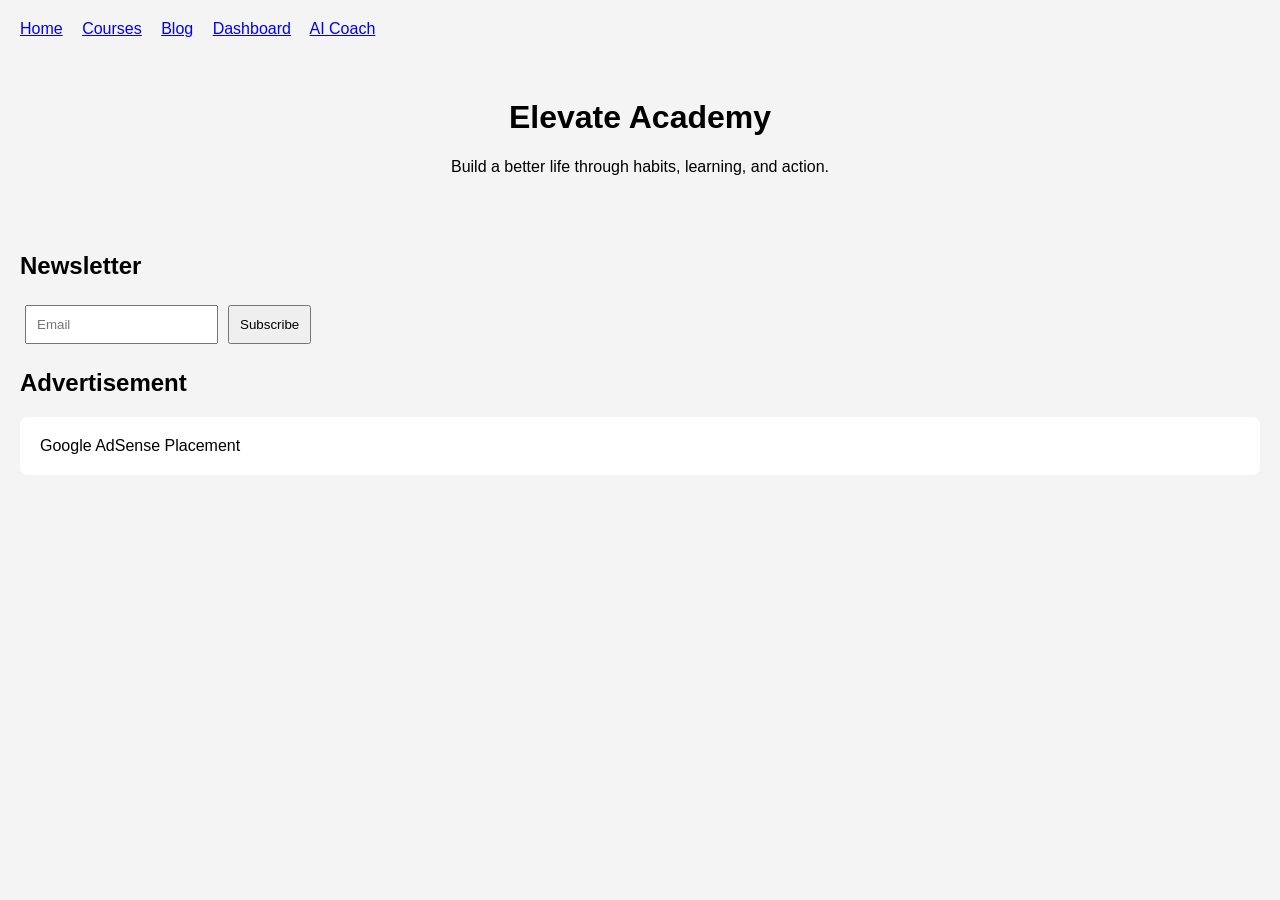
==== index.html @ c5cd6760 "Add files via upload" ====
<!DOCTYPE html><html><head><title>Elevate Academy</title><link rel='stylesheet' href='style.css'></head>
<body><nav><a href='index.html'>Home</a> <a href='courses.html'>Courses</a> <a href='blog.html'>Blog</a> <a href='dashboard.html'>Dashboard</a> <a href='ai-coach.html'>AI Coach</a></nav>
<header><h1>Elevate Academy</h1><p>Build a better life through habits, learning, and action.</p></header>
<section><h2>Newsletter</h2><input placeholder='Email'><button>Subscribe</button></section>
<section><h2>Advertisement</h2><div class='box'>Google AdSense Placement</div></section>
</body></html>
---- style.css ----
body{font-family:Arial,sans-serif;margin:20px;background:#f4f4f4}
nav a{margin-right:15px}
header{text-align:center;padding:40px}
.box{background:white;padding:20px;margin:10px 0;border-radius:8px}
input,textarea,button{padding:10px;margin:5px}
textarea{width:100%;height:120px}
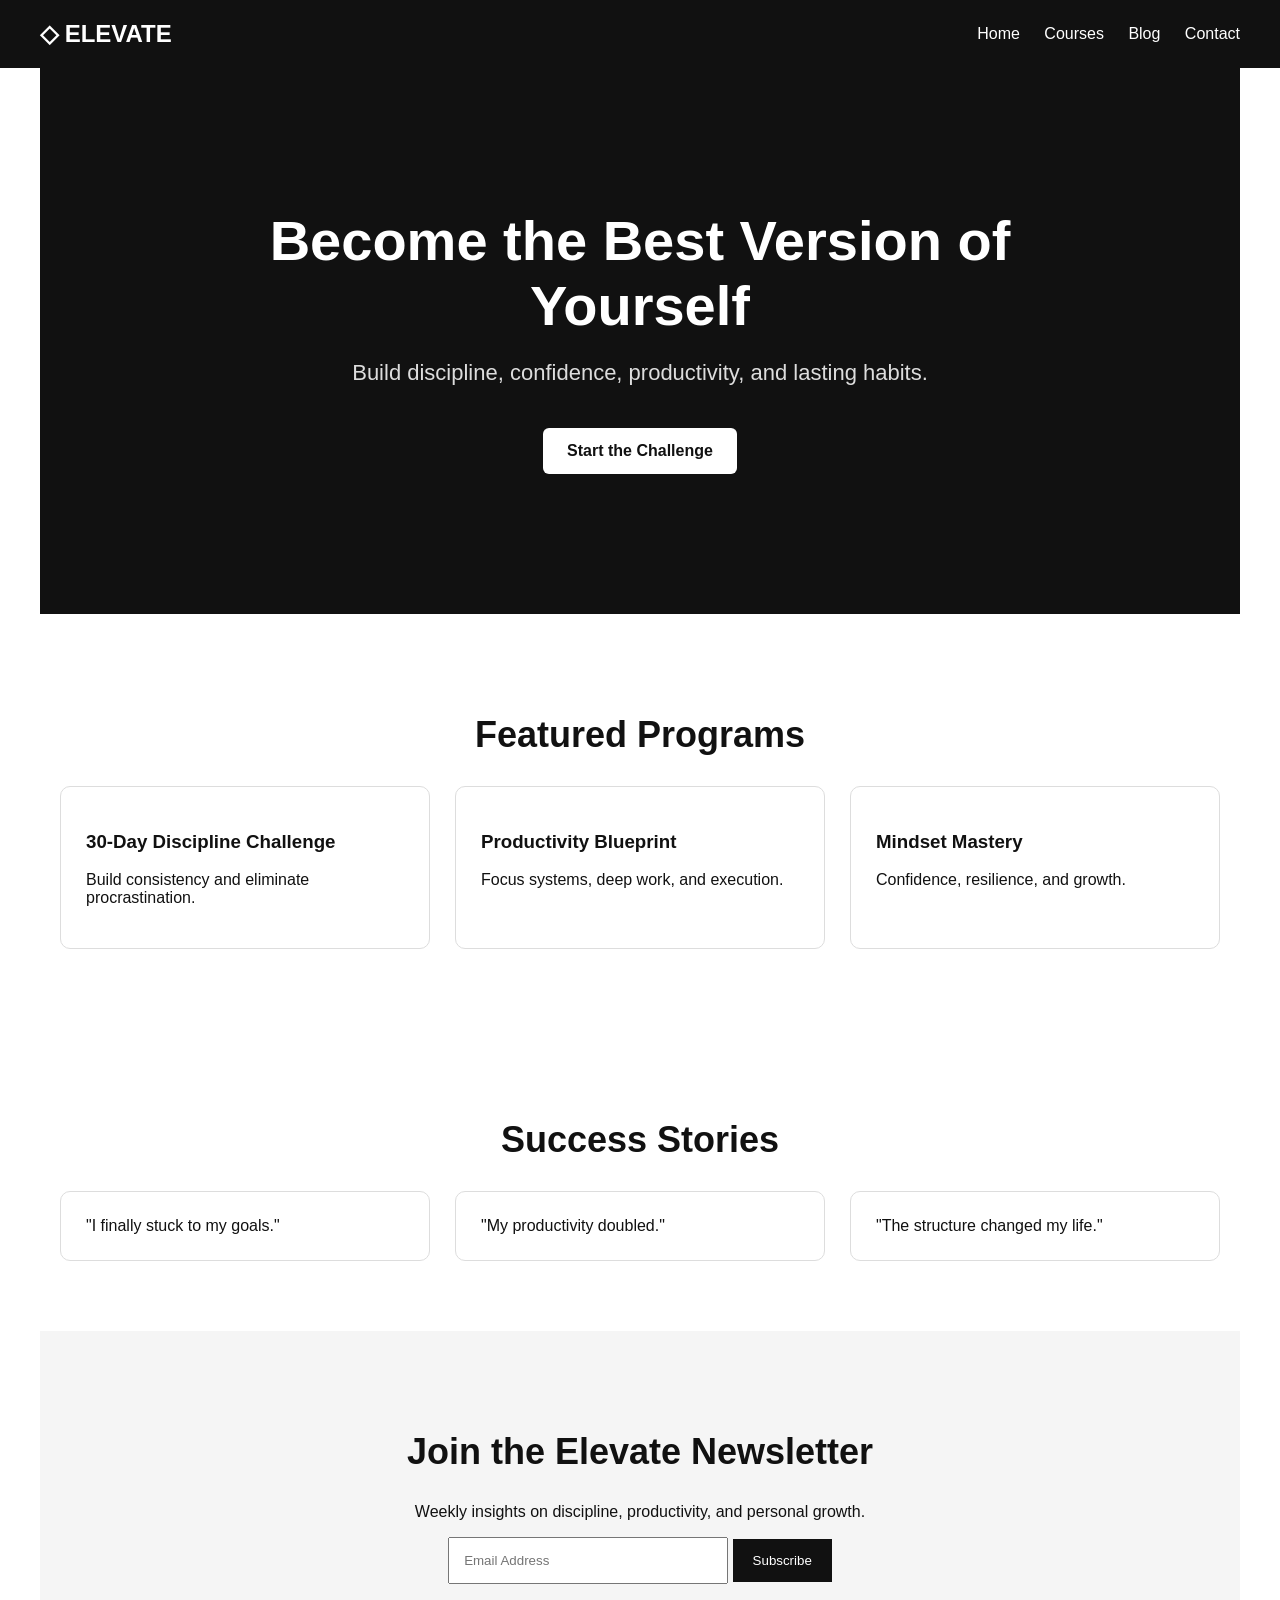
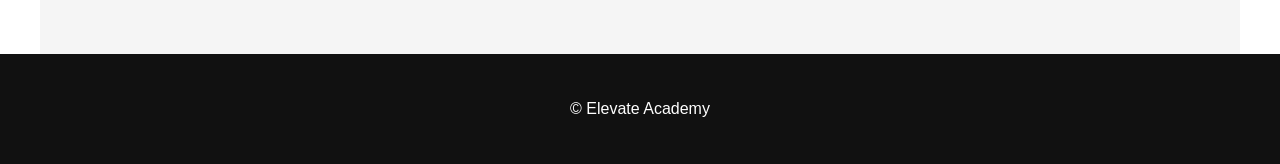
==== commit fb04c677: "Add files via upload" ====
--- a/index.html
+++ b/index.html
@@ -1,7 +1,66 @@
+<!DOCTYPE html>
+<html lang="en">
+<head>
+<meta charset="UTF-8">
+<meta name="viewport" content="width=device-width, initial-scale=1.0">
+<title>Elevate Academy</title>
+<link rel="stylesheet" href="style.css">
+</head>
+<body>
 
-<!DOCTYPE html><html><head><title>Elevate Academy</title><link rel='stylesheet' href='style.css'></head>
-<body><nav><a href='index.html'>Home</a> <a href='courses.html'>Courses</a> <a href='blog.html'>Blog</a> <a href='dashboard.html'>Dashboard</a> <a href='ai-coach.html'>AI Coach</a></nav>
-<header><h1>Elevate Academy</h1><p>Build a better life through habits, learning, and action.</p></header>
-<section><h2>Newsletter</h2><input placeholder='Email'><button>Subscribe</button></section>
-<section><h2>Advertisement</h2><div class='box'>Google AdSense Placement</div></section>
-</body></html>
+<nav>
+<div class="logo">◇ ELEVATE</div>
+<div>
+<a href="#">Home</a>
+<a href="#">Courses</a>
+<a href="#">Blog</a>
+<a href="#">Contact</a>
+</div>
+</nav>
+
+<section class="hero">
+<h1>Become the Best Version of Yourself</h1>
+<p>Build discipline, confidence, productivity, and lasting habits.</p>
+<a class="btn" href="#">Start the Challenge</a>
+</section>
+
+<section class="programs">
+<h2>Featured Programs</h2>
+<div class="grid">
+<div class="card">
+<h3>30-Day Discipline Challenge</h3>
+<p>Build consistency and eliminate procrastination.</p>
+</div>
+<div class="card">
+<h3>Productivity Blueprint</h3>
+<p>Focus systems, deep work, and execution.</p>
+</div>
+<div class="card">
+<h3>Mindset Mastery</h3>
+<p>Confidence, resilience, and growth.</p>
+</div>
+</div>
+</section>
+
+<section>
+<h2>Success Stories</h2>
+<div class="grid">
+<div class="card">"I finally stuck to my goals."</div>
+<div class="card">"My productivity doubled."</div>
+<div class="card">"The structure changed my life."</div>
+</div>
+</section>
+
+<section class="newsletter">
+<h2>Join the Elevate Newsletter</h2>
+<p>Weekly insights on discipline, productivity, and personal growth.</p>
+<input placeholder="Email Address">
+<button>Subscribe</button>
+</section>
+
+<footer>
+<p>© Elevate Academy</p>
+</footer>
+
+</body>
+</html>
--- a/style.css
+++ b/style.css
@@ -1,7 +1,18 @@
 
-body{font-family:Arial,sans-serif;margin:20px;background:#f4f4f4}
-nav a{margin-right:15px}
-header{text-align:center;padding:40px}
-.box{background:white;padding:20px;margin:10px 0;border-radius:8px}
-input,textarea,button{padding:10px;margin:5px}
-textarea{width:100%;height:120px}
+*{box-sizing:border-box}
+body{margin:0;font-family:Arial,sans-serif;background:#fff;color:#111}
+nav{display:flex;justify-content:space-between;align-items:center;padding:20px 40px;background:#111}
+.logo{color:#fff;font-size:24px;font-weight:bold}
+nav a{color:#fff;text-decoration:none;margin-left:20px}
+.hero{background:#111;color:#fff;text-align:center;padding:140px 20px}
+.hero h1{font-size:56px;max-width:900px;margin:auto}
+.hero p{font-size:22px;color:#ddd}
+.btn{display:inline-block;margin-top:20px;padding:14px 24px;background:#fff;color:#111;text-decoration:none;border-radius:6px;font-weight:bold}
+section{padding:70px 20px;max-width:1200px;margin:auto}
+h2{text-align:center;font-size:36px}
+.grid{display:flex;gap:25px;flex-wrap:wrap;margin-top:30px}
+.card{flex:1;min-width:250px;border:1px solid #ddd;padding:25px;border-radius:10px;background:#fff}
+.newsletter{text-align:center;background:#f5f5f5;padding:70px 20px}
+input{padding:14px;width:280px;max-width:90%}
+button{padding:14px 20px;background:#111;color:#fff;border:none;cursor:pointer}
+footer{text-align:center;background:#111;color:#fff;padding:30px}
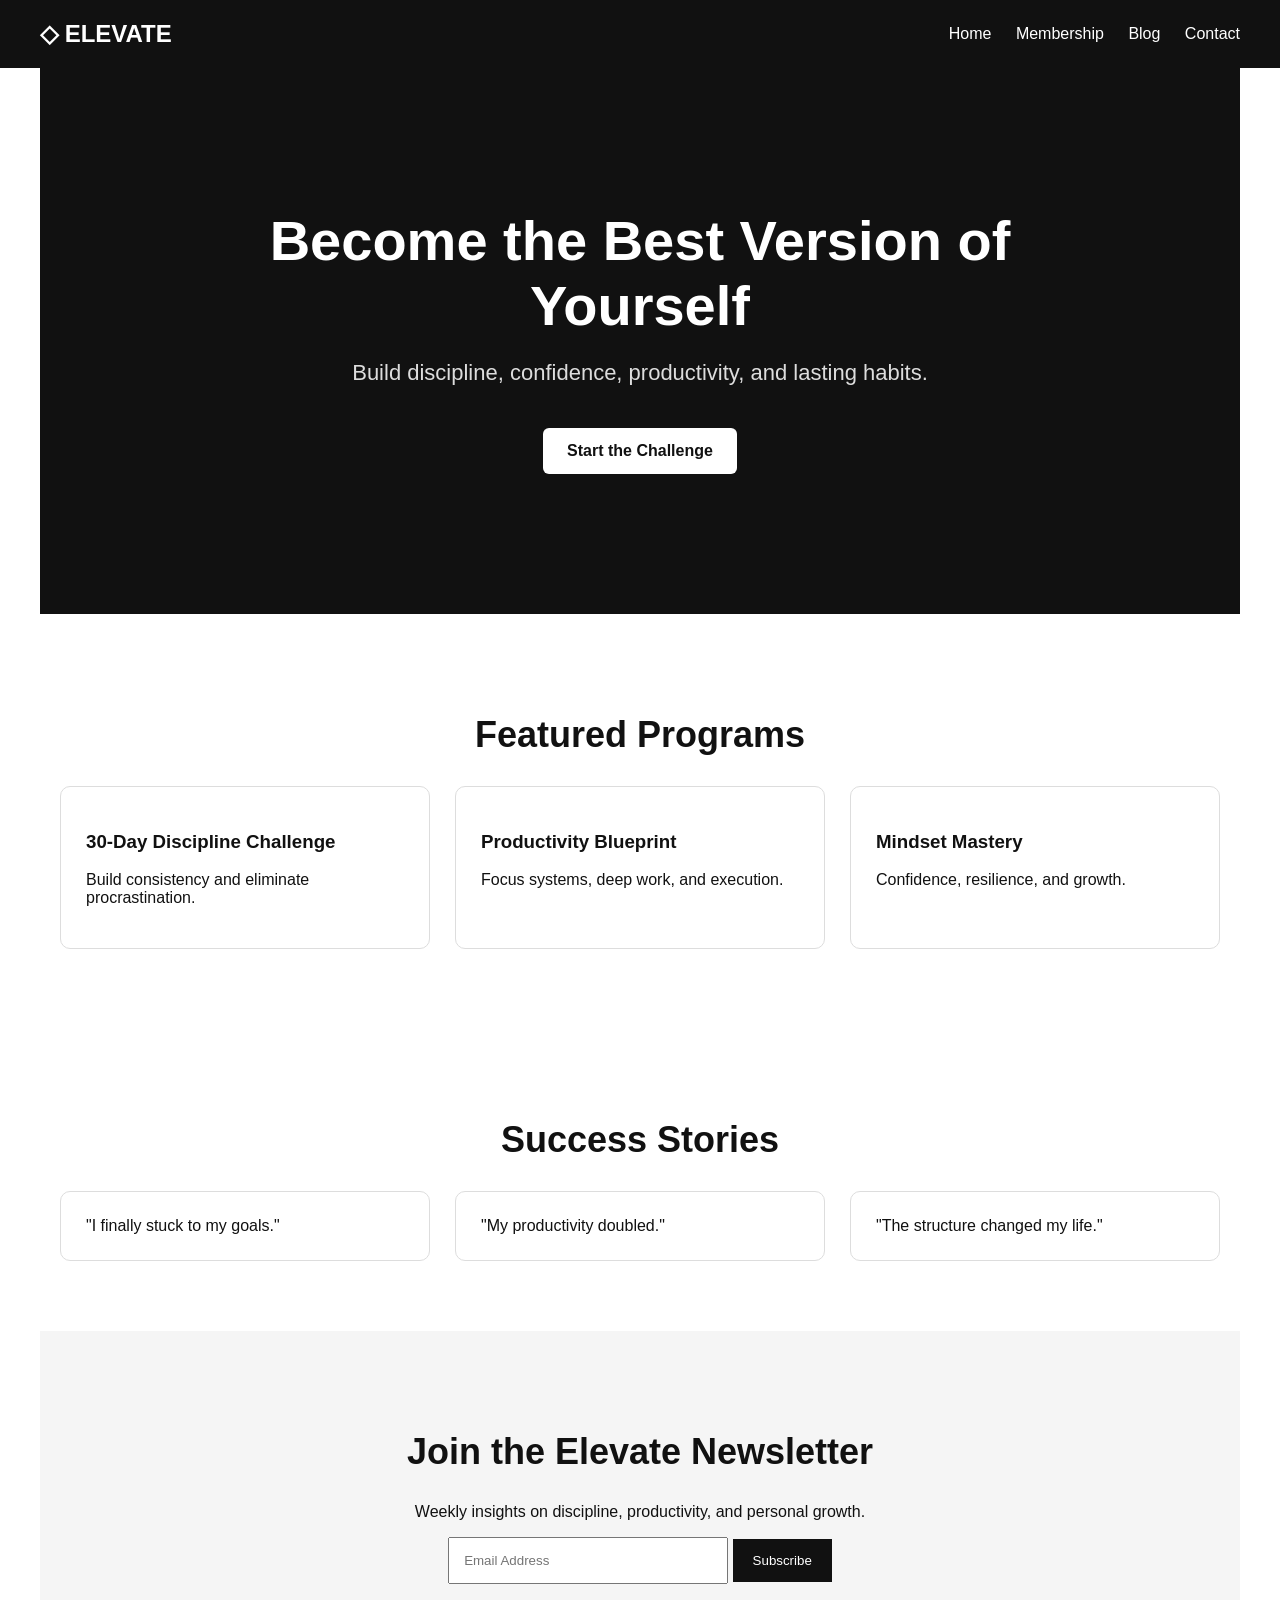
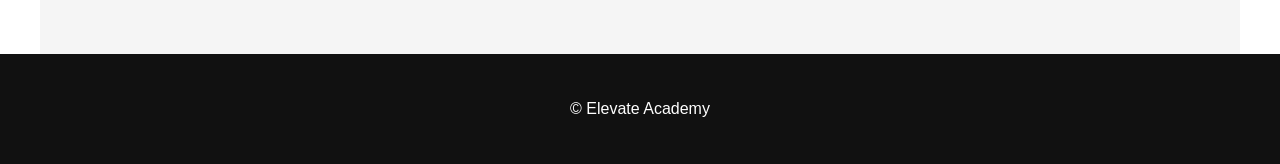
==== commit 19aa512a: "Update index.html" ====
--- a/index.html
+++ b/index.html
@@ -4,15 +4,14 @@
 <meta charset="UTF-8">
 <meta name="viewport" content="width=device-width, initial-scale=1.0">
 <title>Elevate Academy</title>
-<link rel="stylesheet" href="style.css">
+<link rel="stylesheet" href="./style.css?v=5">
 </head>
 <body>
-
 <nav>
 <div class="logo">◇ ELEVATE</div>
 <div>
 <a href="#">Home</a>
-<a href="#">Courses</a>
+<a href="membership.html">Membership</a>
 <a href="#">Blog</a>
 <a href="#">Contact</a>
 </div>
@@ -21,7 +20,7 @@
 <section class="hero">
 <h1>Become the Best Version of Yourself</h1>
 <p>Build discipline, confidence, productivity, and lasting habits.</p>
-<a class="btn" href="#">Start the Challenge</a>
+<a class="btn" href="membership.html">Start the Challenge</a>
 </section>
 
 <section class="programs">
@@ -63,4 +62,4 @@
 </footer>
 
 </body>
-</html>+</html>
